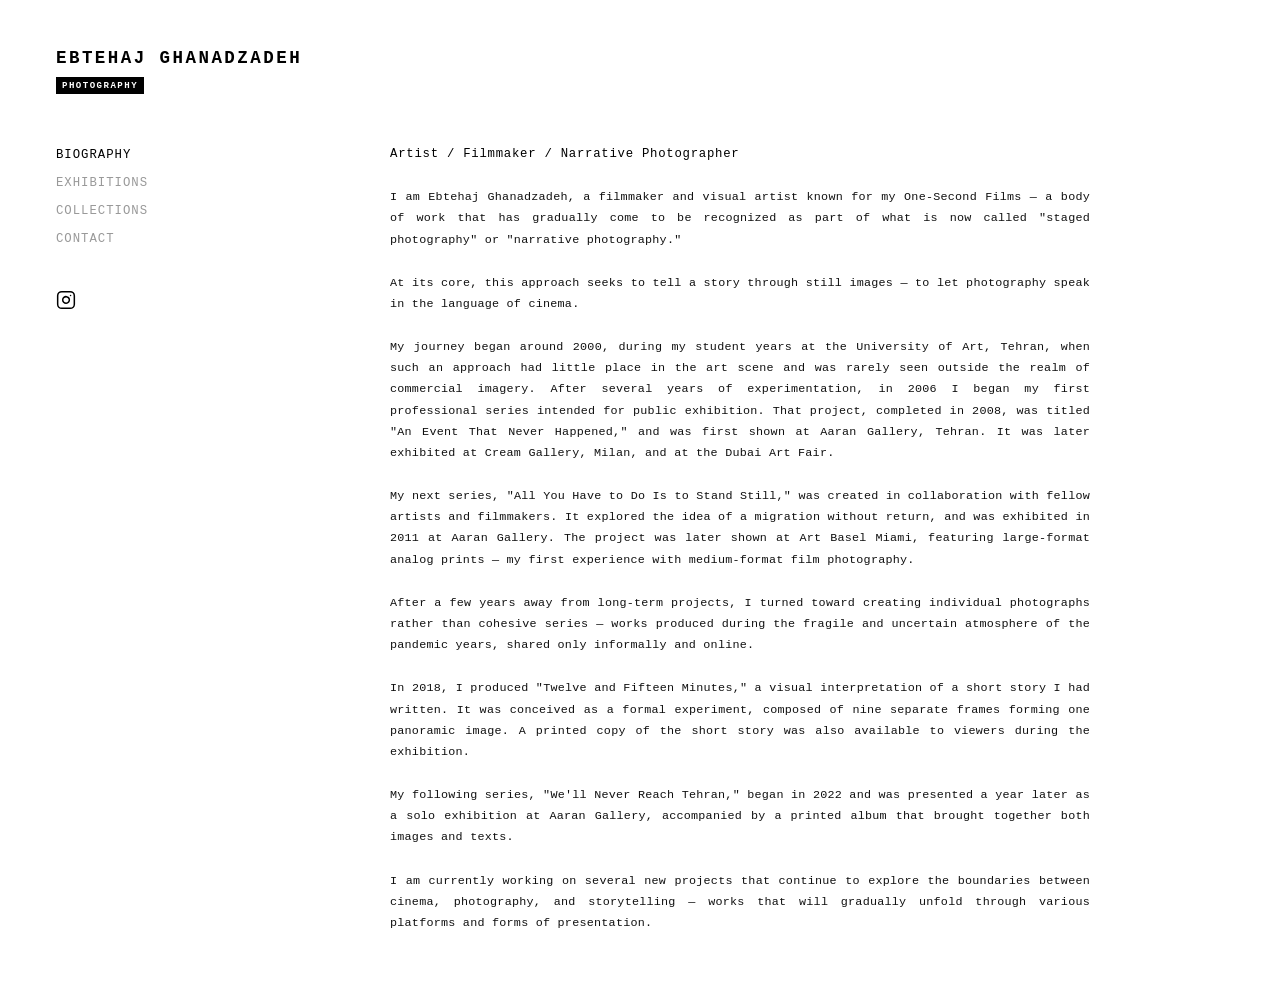
==== biography.html @ bd4b846b "Initial commit: Complete minimalist biography and portfolio website for Ebtehaj Ghanadzadeh" ====
<!DOCTYPE html>
<html lang="en">
<head>
  <meta charset="UTF-8">
  <meta name="viewport" content="width=device-width, initial-scale=1.0">
  <title>BIOGRAPHY | EBTEHAJ GHANADZADEH</title>
  <meta name="description" content="Biography and artist statement of Ebtehaj Ghanadzadeh — Staged photography, One-Second Films, and narrative visual art.">
  <link rel="stylesheet" href="style.css">
</head>
<body>
  <div class="site-wrapper">
    
    <!-- Global Header -->
    <header class="site-header">
      <h1 class="artist-title"><a href="index.html">EBTEHAJ GHANADZADEH</a></h1>
      <span class="photography-badge">PHOTOGRAPHY</span>
    </header>

    <!-- Global Layout -->
    <div class="site-layout">
      
      <!-- Left Sidebar Navigation -->
      <nav class="sidebar" aria-label="Primary Navigation">
        <ul class="nav-list">
          <li class="nav-item"><a href="biography.html" class="nav-link active">BIOGRAPHY</a></li>
          <li class="nav-item"><a href="exhibitions.html" class="nav-link">EXHIBITIONS</a></li>
          <li class="nav-item"><a href="collections.html" class="nav-link">COLLECTIONS</a></li>
          <li class="nav-item"><a href="contact.html" class="nav-link">CONTACT</a></li>
        </ul>

        <div class="sidebar-social">
          <a href="https://instagram.com/ebtehaj.ghanadzadeh" target="_blank" rel="noopener" class="instagram-btn" aria-label="Instagram">
            <svg class="instagram-svg" viewBox="0 0 24 24">
              <rect x="2" y="2" width="20" height="20" rx="5" ry="5"></rect>
              <path d="M16 11.37A4 4 0 1 1 12.63 8 4 4 0 0 1 16 11.37z"></path>
              <line x1="17.5" y1="6.5" x2="17.51" y2="6.5"></line>
            </svg>
          </a>
        </div>
      </nav>

      <!-- Biography Content Area -->
      <main class="content-area">
        <article class="biography-wrapper">
          <h2 class="bio-headline">Artist / Filmmaker / Narrative Photographer</h2>
          
          <div class="bio-text-body">
            <p class="bio-paragraph">
              I am Ebtehaj Ghanadzadeh, a filmmaker and visual artist known for my One-Second Films — a body of work that has gradually come to be recognized as part of what is now called "staged photography" or "narrative photography."
            </p>

            <p class="bio-paragraph">
              At its core, this approach seeks to tell a story through still images — to let photography speak in the language of cinema.
            </p>

            <p class="bio-paragraph">
              My journey began around 2000, during my student years at the University of Art, Tehran, when such an approach had little place in the art scene and was rarely seen outside the realm of commercial imagery. After several years of experimentation, in 2006 I began my first professional series intended for public exhibition. That project, completed in 2008, was titled "An Event That Never Happened," and was first shown at Aaran Gallery, Tehran. It was later exhibited at Cream Gallery, Milan, and at the Dubai Art Fair.
            </p>

            <p class="bio-paragraph">
              My next series, "All You Have to Do Is to Stand Still," was created in collaboration with fellow artists and filmmakers. It explored the idea of a migration without return, and was exhibited in 2011 at Aaran Gallery. The project was later shown at Art Basel Miami, featuring large-format analog prints — my first experience with medium-format film photography.
            </p>

            <p class="bio-paragraph">
              After a few years away from long-term projects, I turned toward creating individual photographs rather than cohesive series — works produced during the fragile and uncertain atmosphere of the pandemic years, shared only informally and online.
            </p>

            <p class="bio-paragraph">
              In 2018, I produced "Twelve and Fifteen Minutes," a visual interpretation of a short story I had written. It was conceived as a formal experiment, composed of nine separate frames forming one panoramic image. A printed copy of the short story was also available to viewers during the exhibition.
            </p>

            <p class="bio-paragraph">
              My following series, "We'll Never Reach Tehran," began in 2022 and was presented a year later as a solo exhibition at Aaran Gallery, accompanied by a printed album that brought together both images and texts.
            </p>

            <p class="bio-paragraph">
              I am currently working on several new projects that continue to explore the boundaries between cinema, photography, and storytelling — works that will gradually unfold through various platforms and forms of presentation.
            </p>
          </div>
        </article>
      </main>

    </div>
  </div>

  <script src="main.js"></script>
</body>
</html>
---- style.css ----
/* ==========================================================================
   EBTEHAJ GHANADZADEH — MINIMALIST PHOTOGRAPHY PORTFOLIO
   Design System & Gallery Stylesheet
   ========================================================================== */

:root {
  --bg-color: #FFFFFF;
  --text-primary: #000000;
  --text-muted: #999999;
  --text-subtle: #777777;
  --badge-bg: #000000;
  --badge-text: #FFFFFF;
  --box-bg: #EAEAEA;
  --box-border: #DCDCDC;
  --font-mono: 'Space Mono', 'JetBrains Mono', 'Courier New', Courier, monospace;
  --font-sans: -apple-system, BlinkMacSystemFont, "Segoe UI", Roboto, "Helvetica Neue", Arial, sans-serif;
  --sidebar-width: 270px;
  --transition-speed: 0.25s;
}

/* Reset & Box Sizing */
*, *::before, *::after {
  box-sizing: border-box;
  margin: 0;
  padding: 0;
}

html {
  font-size: 14px;
  background-color: var(--bg-color);
  color: var(--text-primary);
  scroll-behavior: smooth;
}

body {
  font-family: var(--font-mono);
  background-color: var(--bg-color);
  color: var(--text-primary);
  min-height: 100vh;
  padding: 48px 56px;
  -webkit-font-smoothing: antialiased;
  -moz-osx-font-smoothing: grayscale;
}

/* Master Container */
.site-wrapper {
  max-width: 1380px;
  margin: 0 auto;
}

/* Header Area */
.site-header {
  margin-bottom: 52px;
}

.artist-title {
  font-size: 1.25rem;
  font-weight: 700;
  letter-spacing: 0.14em;
  text-transform: uppercase;
  margin-bottom: 8px;
  line-height: 1.2;
}

.artist-title a {
  color: var(--text-primary);
  text-decoration: none;
}

.photography-badge {
  display: inline-block;
  background-color: var(--badge-bg);
  color: var(--badge-text);
  font-size: 0.65rem;
  font-weight: 700;
  letter-spacing: 0.16em;
  text-transform: uppercase;
  padding: 3px 6px;
  border-radius: 0;
  vertical-align: top;
}

/* Main Layout Grid */
.site-layout {
  display: grid;
  grid-template-columns: var(--sidebar-width) 1fr;
  column-gap: 64px;
  align-items: start;
}

/* Left Sidebar Navigation */
.sidebar {
  display: flex;
  flex-direction: column;
}

.nav-list {
  list-style: none;
}

.nav-item {
  margin-bottom: 12px;
}

.nav-link {
  display: inline-block;
  color: var(--text-muted);
  text-decoration: none;
  font-size: 0.88rem;
  letter-spacing: 0.08em;
  text-transform: uppercase;
  font-weight: 400;
  transition: color var(--transition-speed) ease;
}

.nav-link:hover,
.nav-link.active {
  color: var(--text-primary);
}

/* Indented Collections Submenu */
.submenu-collections {
  list-style: none;
  margin-top: 10px;
  margin-bottom: 14px;
  padding-left: 18px;
}

.submenu-item {
  margin-bottom: 9px;
}

.submenu-link {
  display: block;
  color: var(--text-muted);
  text-decoration: none;
  font-size: 0.72rem;
  letter-spacing: 0.05em;
  text-transform: uppercase;
  line-height: 1.4;
  transition: color var(--transition-speed) ease;
}

.submenu-link:hover,
.submenu-link.active {
  color: var(--text-primary);
}

/* Social Icons */
.sidebar-social {
  margin-top: 32px;
}

.instagram-btn {
  display: inline-block;
  color: var(--text-primary);
  transition: opacity var(--transition-speed) ease;
  line-height: 0;
}

.instagram-btn:hover {
  opacity: 0.5;
}

.instagram-svg {
  width: 20px;
  height: 20px;
  fill: none;
  stroke: currentColor;
  stroke-width: 1.8;
  stroke-linecap: round;
  stroke-linejoin: round;
}

/* Main Content Area */
.content-area {
  min-height: 520px;
  display: flex;
  flex-direction: column;
  justify-content: flex-start;
}

/* ==========================================================================
   PAGE 1: HOME (Ken Burns 6s Slow Zoom Engine)
   ========================================================================== */
.home-showcase {
  display: flex;
  flex-direction: column;
  align-items: center;
  justify-content: center;
  padding: 20px 0;
}

.home-photo-box {
  position: relative;
  width: 100%;
  max-width: 640px;
  aspect-ratio: 4 / 3;
  background-color: var(--box-bg);
  overflow: hidden;
  box-shadow: none;
}

.home-kenburns-img {
  width: 100%;
  height: 100%;
  object-fit: cover;
  display: block;
  opacity: 0;
  transform: scale(1.0);
  transition: opacity 0.8s ease-in-out;
}

.home-kenburns-img.animating {
  animation: kenBurnsZoom 6s ease-in-out infinite alternate;
}

.home-caption {
  margin-top: 14px;
  font-size: 0.72rem;
  color: var(--text-muted);
  letter-spacing: 0.06em;
  text-align: center;
}

@keyframes kenBurnsZoom {
  0% {
    transform: scale(1.0);
  }
  100% {
    transform: scale(1.06);
  }
}

/* ==========================================================================
   PAGE 2: BIOGRAPHY
   ========================================================================== */
.biography-wrapper {
  max-width: 700px;
}

.bio-headline {
  font-size: 0.88rem;
  font-weight: 500;
  letter-spacing: 0.06em;
  color: var(--text-primary);
  margin-bottom: 24px;
  line-height: 1.4;
}

.bio-paragraph {
  font-size: 0.84rem;
  line-height: 1.8;
  color: #111111;
  margin-bottom: 22px;
  letter-spacing: 0.02em;
  text-align: justify;
  text-justify: inter-word;
}

/* ==========================================================================
   PAGE 3: EXHIBITIONS
   ========================================================================== */
.exhibitions-wrapper {
  max-width: 840px;
}

.exhibitions-timeline {
  list-style: none;
}

.exhibition-row {
  display: flex;
  align-items: baseline;
  font-size: 0.83rem;
  line-height: 2.2;
  letter-spacing: 0.03em;
  color: #111111;
}

.ex-year {
  font-weight: 500;
  width: 52px;
  flex-shrink: 0;
}

.ex-dash {
  margin: 0 10px;
  color: var(--text-muted);
  flex-shrink: 0;
}

.ex-text {
  font-weight: 400;
}

/* ==========================================================================
   PAGE 4: COLLECTIONS (1:1 Square Carousel)
   ========================================================================== */
.collections-stage {
  display: flex;
  flex-direction: column;
  align-items: center;
  justify-content: center;
  width: 100%;
}

.carousel-deck {
  display: flex;
  align-items: center;
  justify-content: center;
  gap: 36px;
  max-width: 720px;
  width: 100%;
}

.nav-arrow {
  background: none;
  border: none;
  color: #888888;
  cursor: pointer;
  padding: 12px;
  display: flex;
  align-items: center;
  justify-content: center;
  transition: color var(--transition-speed) ease, transform 0.15s ease;
  user-select: none;
}

.nav-arrow:hover {
  color: var(--text-primary);
  transform: scale(1.15);
}

.nav-arrow:active {
  transform: scale(0.92);
}

.arrow-icon {
  width: 32px;
  height: 32px;
  fill: currentColor;
}

/* 1:1 Square Photo Frame */
.photo-box-square {
  position: relative;
  width: 100%;
  max-width: 460px;
  aspect-ratio: 1 / 1;
  background-color: var(--box-bg);
  overflow: hidden;
  display: flex;
  align-items: center;
  justify-content: center;
}

.collection-photo-img {
  width: 100%;
  height: 100%;
  object-fit: cover;
  display: block;
  transition: opacity 0.3s ease;
}

.photo-counter-tag {
  position: absolute;
  bottom: 10px;
  right: 12px;
  background: rgba(255, 255, 255, 0.85);
  font-size: 0.68rem;
  letter-spacing: 0.08em;
  color: var(--text-subtle);
  padding: 2px 7px;
  border: 1px solid rgba(0, 0, 0, 0.08);
  user-select: none;
}

.collection-meta-info {
  margin-top: 18px;
  text-align: center;
}

.current-collection-title {
  font-size: 0.76rem;
  letter-spacing: 0.08em;
  text-transform: uppercase;
  color: var(--text-primary);
  font-weight: 600;
  margin-bottom: 4px;
}

.current-photo-caption {
  font-size: 0.7rem;
  letter-spacing: 0.04em;
  color: var(--text-muted);
}

/* ==========================================================================
   PAGE 5: CONTACT
   ========================================================================== */
.contact-wrapper {
  max-width: 580px;
}

.contact-email-row {
  margin-bottom: 26px;
}

.direct-email {
  color: var(--text-primary);
  text-decoration: none;
  font-size: 0.88rem;
  letter-spacing: 0.05em;
  transition: opacity var(--transition-speed) ease;
}

.direct-email:hover {
  opacity: 0.6;
}

.contact-form {
  display: flex;
  flex-direction: column;
}

.form-label {
  font-size: 0.82rem;
  letter-spacing: 0.06em;
  color: var(--text-primary);
  margin-bottom: 10px;
  text-transform: lowercase;
}

.messages-textarea-box {
  width: 100%;
  min-height: 200px;
  background-color: var(--box-bg);
  border: 1px solid var(--box-border);
  font-family: inherit;
  font-size: 0.84rem;
  line-height: 1.6;
  padding: 16px;
  color: var(--text-primary);
  resize: vertical;
  outline: none;
  transition: border-color var(--transition-speed) ease, background-color var(--transition-speed) ease;
  margin-bottom: 16px;
}

.messages-textarea-box:focus {
  border-color: var(--text-primary);
  background-color: #FFFFFF;
}

.contact-form-footer {
  display: flex;
  gap: 12px;
  align-items: center;
}

.contact-input {
  flex: 1;
  background-color: #FAFAFA;
  border: 1px solid var(--box-border);
  font-family: inherit;
  font-size: 0.82rem;
  padding: 10px 14px;
  outline: none;
  color: var(--text-primary);
  transition: border-color var(--transition-speed) ease;
}

.contact-input:focus {
  border-color: var(--text-primary);
  background-color: #FFFFFF;
}

.btn-send {
  background-color: var(--text-primary);
  color: #FFFFFF;
  border: 1px solid var(--text-primary);
  font-family: inherit;
  font-size: 0.78rem;
  letter-spacing: 0.12em;
  text-transform: uppercase;
  padding: 10px 24px;
  cursor: pointer;
  transition: background-color var(--transition-speed) ease, color var(--transition-speed) ease;
}

.btn-send:hover {
  background-color: #333333;
}

.form-feedback {
  margin-top: 12px;
  font-size: 0.75rem;
  letter-spacing: 0.05em;
  color: var(--text-subtle);
  min-height: 18px;
}

/* ==========================================================================
   RESPONSIVE LAYOUT (Mobile & Tablets)
   ========================================================================== */
@media (max-width: 900px) {
  body {
    padding: 32px 24px;
  }
  
  .site-layout {
    grid-template-columns: 1fr;
    row-gap: 36px;
  }
  
  .sidebar {
    border-bottom: 1px solid #EEEEEE;
    padding-bottom: 24px;
  }
  
  .nav-list {
    display: flex;
    flex-wrap: wrap;
    gap: 16px 24px;
  }
  
  .nav-item {
    margin-bottom: 0;
  }
  
  .submenu-collections {
    padding-left: 0;
    margin-top: 12px;
    width: 100%;
    display: flex;
    flex-direction: column;
    gap: 6px;
  }
  
  .sidebar-social {
    margin-top: 18px;
  }
  
  .carousel-deck {
    gap: 16px;
  }
  
  .photo-box-square {
    max-width: 340px;
  }
  
  .exhibition-row {
    flex-wrap: wrap;
    line-height: 1.6;
    margin-bottom: 12px;
  }
  
  .ex-dash {
    display: none;
  }
  
  .ex-year {
    width: 100%;
    color: var(--text-subtle);
  }
}
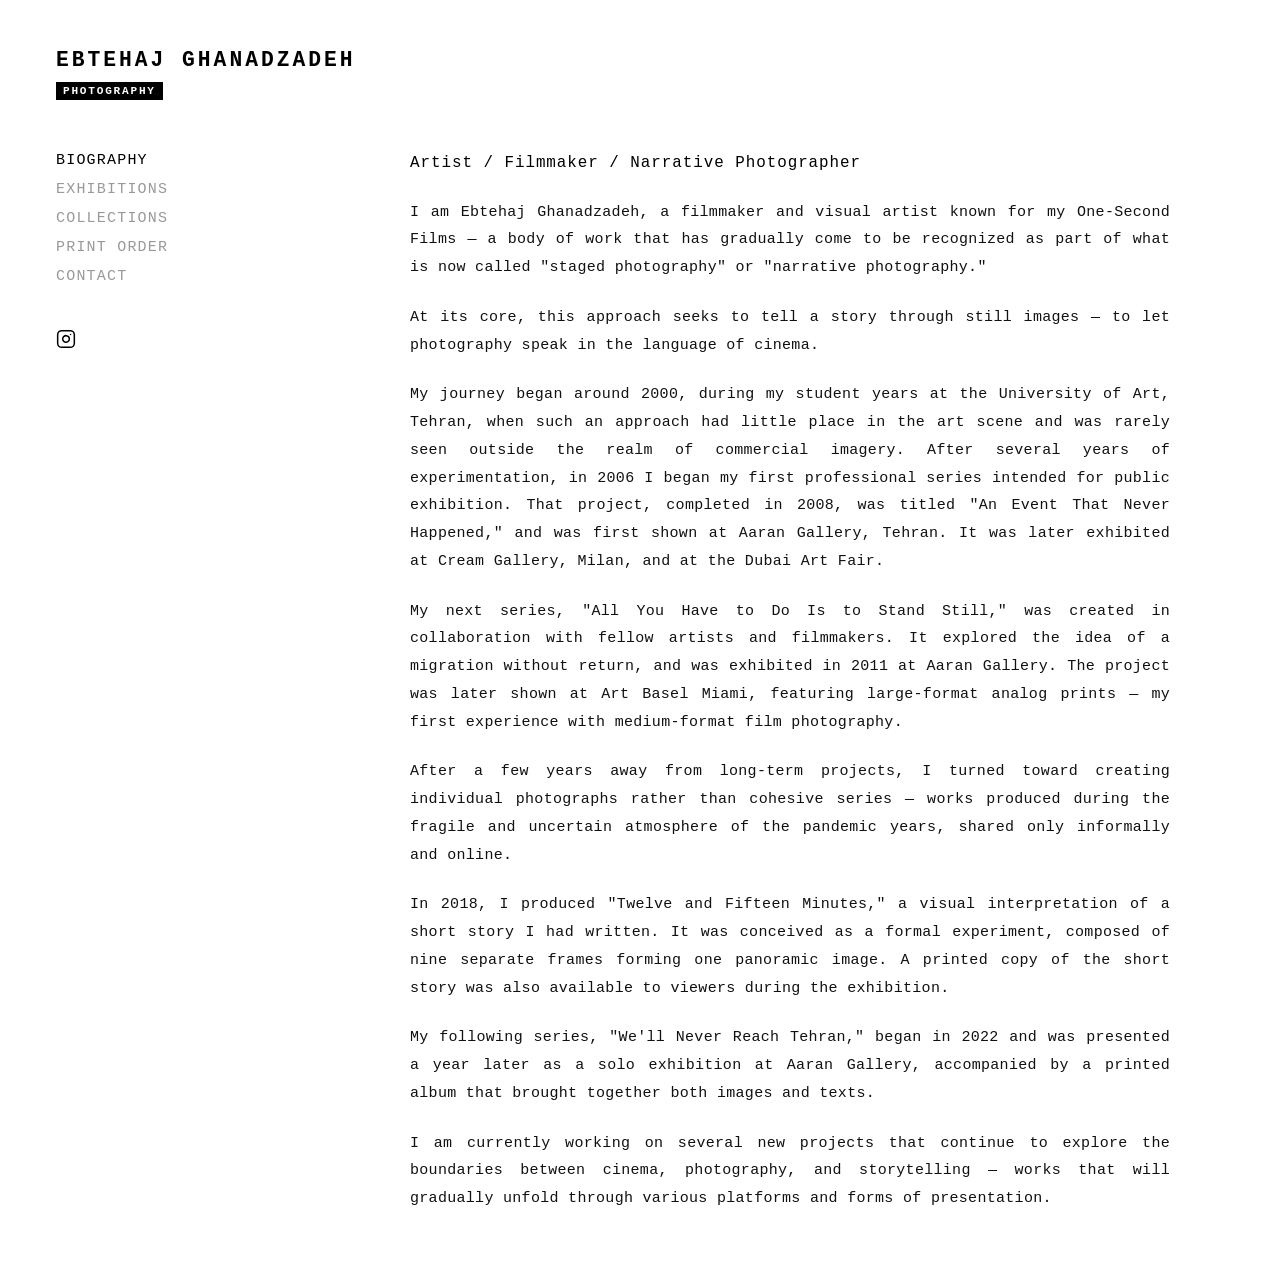
==== commit 1d8474ac: "Add PRINT ORDER page between Collections and Contact with custom inquiry form and updated navigation" ====
--- a/biography.html
+++ b/biography.html
@@ -25,6 +25,7 @@
           <li class="nav-item"><a href="biography.html" class="nav-link active">BIOGRAPHY</a></li>
           <li class="nav-item"><a href="exhibitions.html" class="nav-link">EXHIBITIONS</a></li>
           <li class="nav-item"><a href="collections.html" class="nav-link">COLLECTIONS</a></li>
+          <li class="nav-item"><a href="print-order.html" class="nav-link">PRINT ORDER</a></li>
           <li class="nav-item"><a href="contact.html" class="nav-link">CONTACT</a></li>
         </ul>
 
--- a/style.css
+++ b/style.css
@@ -10,11 +10,11 @@
   --text-subtle: #777777;
   --badge-bg: #000000;
   --badge-text: #FFFFFF;
-  --box-bg: #EAEAEA;
-  --box-border: #DCDCDC;
-  --font-mono: 'Space Mono', 'JetBrains Mono', 'Courier New', Courier, monospace;
+  --box-bg: #F8F8F8;
+  --box-border: #ECECEC;
+  --font-mono: 'Andele Mono', AndeleMono, 'Space Mono', 'JetBrains Mono', 'Courier New', Courier, monospace;
   --font-sans: -apple-system, BlinkMacSystemFont, "Segoe UI", Roboto, "Helvetica Neue", Arial, sans-serif;
-  --sidebar-width: 270px;
+  --sidebar-width: 290px;
   --transition-speed: 0.25s;
 }
 
@@ -26,7 +26,7 @@
 }
 
 html {
-  font-size: 14px;
+  font-size: 15px;
   background-color: var(--bg-color);
   color: var(--text-primary);
   scroll-behavior: smooth;
@@ -44,7 +44,7 @@
 
 /* Master Container */
 .site-wrapper {
-  max-width: 1380px;
+  max-width: 1400px;
   margin: 0 auto;
 }
 
@@ -54,7 +54,7 @@
 }
 
 .artist-title {
-  font-size: 1.25rem;
+  font-size: 1.42rem;
   font-weight: 700;
   letter-spacing: 0.14em;
   text-transform: uppercase;
@@ -71,11 +71,11 @@
   display: inline-block;
   background-color: var(--badge-bg);
   color: var(--badge-text);
-  font-size: 0.65rem;
+  font-size: 0.74rem;
   font-weight: 700;
   letter-spacing: 0.16em;
   text-transform: uppercase;
-  padding: 3px 6px;
+  padding: 3px 7px;
   border-radius: 0;
   vertical-align: top;
 }
@@ -106,7 +106,7 @@
   display: inline-block;
   color: var(--text-muted);
   text-decoration: none;
-  font-size: 0.88rem;
+  font-size: 1.0rem;
   letter-spacing: 0.08em;
   text-transform: uppercase;
   font-weight: 400;
@@ -134,10 +134,10 @@
   display: block;
   color: var(--text-muted);
   text-decoration: none;
-  font-size: 0.72rem;
+  font-size: 0.82rem;
   letter-spacing: 0.05em;
   text-transform: uppercase;
-  line-height: 1.4;
+  line-height: 1.45;
   transition: color var(--transition-speed) ease;
 }
 
@@ -217,7 +217,7 @@
 
 .home-caption {
   margin-top: 14px;
-  font-size: 0.72rem;
+  font-size: 0.86rem;
   color: var(--text-muted);
   letter-spacing: 0.06em;
   text-align: center;
@@ -236,21 +236,21 @@
    PAGE 2: BIOGRAPHY
    ========================================================================== */
 .biography-wrapper {
-  max-width: 700px;
+  max-width: 760px;
 }
 
 .bio-headline {
-  font-size: 0.88rem;
+  font-size: 1.06rem;
   font-weight: 500;
   letter-spacing: 0.06em;
   color: var(--text-primary);
   margin-bottom: 24px;
-  line-height: 1.4;
+  line-height: 1.45;
 }
 
 .bio-paragraph {
-  font-size: 0.84rem;
-  line-height: 1.8;
+  font-size: 1.0rem;
+  line-height: 1.85;
   color: #111111;
   margin-bottom: 22px;
   letter-spacing: 0.02em;
@@ -262,7 +262,7 @@
    PAGE 3: EXHIBITIONS
    ========================================================================== */
 .exhibitions-wrapper {
-  max-width: 840px;
+  max-width: 920px;
 }
 
 .exhibitions-timeline {
@@ -272,15 +272,15 @@
 .exhibition-row {
   display: flex;
   align-items: baseline;
-  font-size: 0.83rem;
-  line-height: 2.2;
+  font-size: 0.98rem;
+  line-height: 2.3;
   letter-spacing: 0.03em;
   color: #111111;
 }
 
 .ex-year {
   font-weight: 500;
-  width: 52px;
+  width: 62px;
   flex-shrink: 0;
 }
 
@@ -346,9 +346,10 @@
 .photo-box-square {
   position: relative;
   width: 100%;
-  max-width: 460px;
+  max-width: 500px;
   aspect-ratio: 1 / 1;
   background-color: var(--box-bg);
+  border: 1px solid var(--box-border);
   overflow: hidden;
   display: flex;
   align-items: center;
@@ -358,7 +359,7 @@
 .collection-photo-img {
   width: 100%;
   height: 100%;
-  object-fit: cover;
+  object-fit: contain;
   display: block;
   transition: opacity 0.3s ease;
 }
@@ -368,10 +369,10 @@
   bottom: 10px;
   right: 12px;
   background: rgba(255, 255, 255, 0.85);
-  font-size: 0.68rem;
+  font-size: 0.8rem;
   letter-spacing: 0.08em;
   color: var(--text-subtle);
-  padding: 2px 7px;
+  padding: 3px 8px;
   border: 1px solid rgba(0, 0, 0, 0.08);
   user-select: none;
 }
@@ -382,7 +383,7 @@
 }
 
 .current-collection-title {
-  font-size: 0.76rem;
+  font-size: 0.94rem;
   letter-spacing: 0.08em;
   text-transform: uppercase;
   color: var(--text-primary);
@@ -391,7 +392,7 @@
 }
 
 .current-photo-caption {
-  font-size: 0.7rem;
+  font-size: 0.86rem;
   letter-spacing: 0.04em;
   color: var(--text-muted);
 }
@@ -400,7 +401,7 @@
    PAGE 5: CONTACT
    ========================================================================== */
 .contact-wrapper {
-  max-width: 580px;
+  max-width: 620px;
 }
 
 .contact-email-row {
@@ -410,7 +411,7 @@
 .direct-email {
   color: var(--text-primary);
   text-decoration: none;
-  font-size: 0.88rem;
+  font-size: 1.05rem;
   letter-spacing: 0.05em;
   transition: opacity var(--transition-speed) ease;
 }
@@ -425,7 +426,7 @@
 }
 
 .form-label {
-  font-size: 0.82rem;
+  font-size: 0.96rem;
   letter-spacing: 0.06em;
   color: var(--text-primary);
   margin-bottom: 10px;
@@ -438,7 +439,7 @@
   background-color: var(--box-bg);
   border: 1px solid var(--box-border);
   font-family: inherit;
-  font-size: 0.84rem;
+  font-size: 0.98rem;
   line-height: 1.6;
   padding: 16px;
   color: var(--text-primary);
@@ -464,8 +465,8 @@
   background-color: #FAFAFA;
   border: 1px solid var(--box-border);
   font-family: inherit;
-  font-size: 0.82rem;
-  padding: 10px 14px;
+  font-size: 0.95rem;
+  padding: 11px 14px;
   outline: none;
   color: var(--text-primary);
   transition: border-color var(--transition-speed) ease;
@@ -481,10 +482,10 @@
   color: #FFFFFF;
   border: 1px solid var(--text-primary);
   font-family: inherit;
-  font-size: 0.78rem;
+  font-size: 0.88rem;
   letter-spacing: 0.12em;
   text-transform: uppercase;
-  padding: 10px 24px;
+  padding: 11px 26px;
   cursor: pointer;
   transition: background-color var(--transition-speed) ease, color var(--transition-speed) ease;
 }
@@ -495,8 +496,87 @@
 
 .form-feedback {
   margin-top: 12px;
-  font-size: 0.75rem;
+  font-size: 0.86rem;
   letter-spacing: 0.05em;
+  color: var(--text-subtle);
+  min-height: 18px;
+}
+
+/* ==========================================================================
+   PAGE 6: PRINT ORDER
+   ========================================================================== */
+.order-wrapper {
+  max-width: 620px;
+}
+
+.order-form {
+  display: flex;
+  flex-direction: column;
+}
+
+.order-group {
+  margin-bottom: 24px;
+}
+
+.order-label {
+  display: block;
+  font-size: 0.98rem;
+  letter-spacing: 0.04em;
+  color: var(--text-primary);
+  margin-bottom: 8px;
+  line-height: 1.4;
+}
+
+.order-input {
+  width: 100%;
+  max-width: 540px;
+  height: 38px;
+  background-color: #B5B5B5;
+  border: 1px solid #A0A0A0;
+  font-family: inherit;
+  font-size: 0.95rem;
+  padding: 8px 12px;
+  color: #000000;
+  outline: none;
+  transition: background-color var(--transition-speed) ease, border-color var(--transition-speed) ease;
+}
+
+.order-input:focus {
+  background-color: #FFFFFF;
+  border-color: #000000;
+}
+
+.order-footer-note {
+  font-size: 0.98rem;
+  letter-spacing: 0.04em;
+  color: var(--text-primary);
+  margin-top: 4px;
+  margin-bottom: 22px;
+  line-height: 1.4;
+}
+
+.btn-order-submit {
+  align-self: flex-start;
+  background-color: var(--text-primary);
+  color: #FFFFFF;
+  border: 1px solid var(--text-primary);
+  font-family: inherit;
+  font-size: 0.88rem;
+  letter-spacing: 0.12em;
+  text-transform: uppercase;
+  padding: 11px 28px;
+  cursor: pointer;
+  transition: background-color var(--transition-speed) ease, opacity var(--transition-speed) ease;
+}
+
+.btn-order-submit:hover {
+  background-color: #333333;
+}
+
+.order-feedback {
+  margin-top: 14px;
+  font-size: 0.88rem;
+  letter-spacing: 0.04em;
   color: var(--text-subtle);
   min-height: 18px;
 }
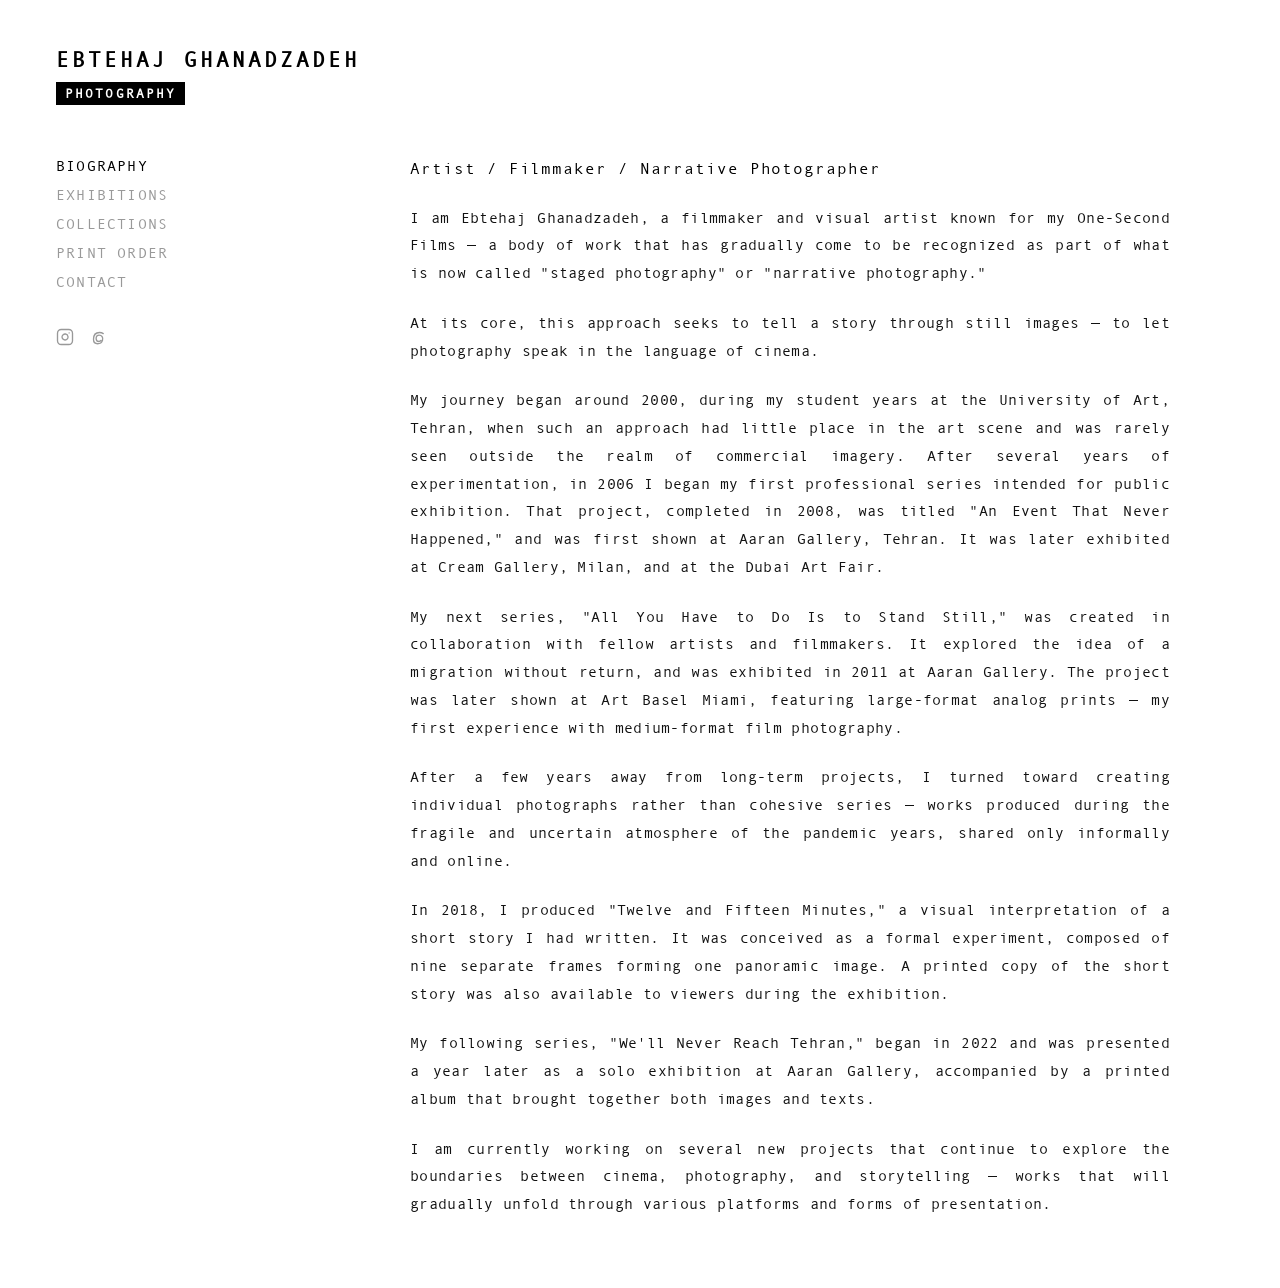
==== commit a2fab583: "Center album carousel with fixed frame, add Threads social link, move counter below photo with physi" ====
--- a/biography.html
+++ b/biography.html
@@ -30,11 +30,16 @@
         </ul>
 
         <div class="sidebar-social">
-          <a href="https://instagram.com/ebtehaj.ghanadzadeh" target="_blank" rel="noopener" class="instagram-btn" aria-label="Instagram">
-            <svg class="instagram-svg" viewBox="0 0 24 24">
+          <a href="https://instagram.com/ebtehaj.ghanadzadeh" target="_blank" rel="noopener" class="social-link" aria-label="Instagram">
+            <svg class="social-svg instagram-svg" viewBox="0 0 24 24">
               <rect x="2" y="2" width="20" height="20" rx="5" ry="5"></rect>
               <path d="M16 11.37A4 4 0 1 1 12.63 8 4 4 0 0 1 16 11.37z"></path>
               <line x1="17.5" y1="6.5" x2="17.51" y2="6.5"></line>
+            </svg>
+          </a>
+          <a href="https://www.threads.com/@ebtehaj.ghanadzadeh" target="_blank" rel="noopener" class="social-link" aria-label="Threads">
+            <svg class="social-svg threads-svg" viewBox="0 0 24 24">
+              <path d="M19 7.5c-1.333 -1 -3 -1.5 -5 -1.5c-5 0 -8 3.5 -8 9c0 3.5 2 6 5.5 6c3 0 5.5 -1.5 6.5 -4.5c.5 -1.5 .5 -3.5 -.5 -5c-1 -1.5 -2.5 -2 -4 -2c-2.5 0 -4 1.5 -4 4.5c0 2.5 1.5 4 3.5 4c1.5 0 2.5 -.5 3 -1.5"></path>
             </svg>
           </a>
         </div>
--- a/style.css
+++ b/style.css
@@ -2,6 +2,22 @@
    EBTEHAJ GHANADZADEH — MINIMALIST PHOTOGRAPHY PORTFOLIO
    Design System & Gallery Stylesheet
    ========================================================================== */
+
+@font-face {
+  font-family: 'Andele Mono';
+  src: url('assets/fonts/Andale-Mono.ttf') format('truetype');
+  font-weight: normal;
+  font-style: normal;
+  font-display: swap;
+}
+
+@font-face {
+  font-family: 'Andale Mono';
+  src: url('assets/fonts/Andale-Mono.ttf') format('truetype');
+  font-weight: normal;
+  font-style: normal;
+  font-display: swap;
+}
 
 :root {
   --bg-color: #FFFFFF;
@@ -71,11 +87,11 @@
   display: inline-block;
   background-color: var(--badge-bg);
   color: var(--badge-text);
-  font-size: 0.74rem;
+  font-size: 0.88rem;
   font-weight: 700;
   letter-spacing: 0.16em;
   text-transform: uppercase;
-  padding: 3px 7px;
+  padding: 4px 9px;
   border-radius: 0;
   vertical-align: top;
 }
@@ -148,23 +164,29 @@
 
 /* Social Icons */
 .sidebar-social {
-  margin-top: 32px;
-}
-
-.instagram-btn {
-  display: inline-block;
-  color: var(--text-primary);
-  transition: opacity var(--transition-speed) ease;
-  line-height: 0;
-}
-
-.instagram-btn:hover {
-  opacity: 0.5;
-}
-
-.instagram-svg {
-  width: 20px;
-  height: 20px;
+  margin-top: 26px;
+  display: flex;
+  align-items: center;
+  gap: 15px;
+}
+
+.social-link {
+  display: inline-flex;
+  align-items: center;
+  justify-content: center;
+  color: var(--text-muted);
+  transition: color var(--transition-speed) ease, opacity var(--transition-speed) ease, transform 0.15s ease;
+  line-height: 1;
+}
+
+.social-link:hover {
+  color: var(--text-primary);
+  transform: scale(1.08);
+}
+
+.social-svg {
+  width: 18px;
+  height: 18px;
   fill: none;
   stroke: currentColor;
   stroke-width: 1.8;
@@ -295,7 +317,7 @@
 }
 
 /* ==========================================================================
-   PAGE 4: COLLECTIONS (1:1 Square Carousel)
+   PAGE 4: COLLECTIONS (Fixed Frame Carousel with Stationary Navigation)
    ========================================================================== */
 .collections-stage {
   display: flex;
@@ -303,15 +325,19 @@
   align-items: center;
   justify-content: center;
   width: 100%;
+  margin: 0 auto;
 }
 
 .carousel-deck {
   display: flex;
   align-items: center;
-  justify-content: center;
-  gap: 36px;
-  max-width: 720px;
+  justify-content: space-between;
+  position: relative;
   width: 100%;
+  max-width: 860px;
+  height: 520px; /* Fixed stage height so layout never moves when photos change */
+  margin: 0 auto;
+  gap: 20px;
 }
 
 .nav-arrow {
@@ -319,12 +345,15 @@
   border: none;
   color: #888888;
   cursor: pointer;
-  padding: 12px;
+  width: 44px;
+  height: 44px;
+  padding: 6px;
   display: flex;
   align-items: center;
   justify-content: center;
   transition: color var(--transition-speed) ease, transform 0.15s ease;
   user-select: none;
+  flex-shrink: 0;
 }
 
 .nav-arrow:hover {
@@ -342,44 +371,51 @@
   fill: currentColor;
 }
 
-/* 1:1 Square Photo Frame */
+/* Seamless Photo Frame Stage */
 .photo-box-square {
-  position: relative;
-  width: 100%;
-  max-width: 500px;
-  aspect-ratio: 1 / 1;
-  background-color: var(--box-bg);
-  border: 1px solid var(--box-border);
-  overflow: hidden;
+  flex: 1;
+  height: 100%;
+  max-width: calc(100% - 96px);
   display: flex;
   align-items: center;
   justify-content: center;
+  position: relative;
+  overflow: hidden;
+  background-color: transparent;
+  border: none;
+  line-height: 0;
 }
 
 .collection-photo-img {
-  width: 100%;
-  height: 100%;
+  max-width: 100%;
+  max-height: 100%;
+  width: auto;
+  height: auto;
   object-fit: contain;
   display: block;
-  transition: opacity 0.3s ease;
+  margin: 0 auto;
+  transition: opacity 0.25s ease;
+}
+
+/* Metadata Block: Located below the photo with counter and physical size */
+.collection-meta-info {
+  margin-top: 22px;
+  text-align: center;
+  min-height: 90px;
+  display: flex;
+  flex-direction: column;
+  align-items: center;
+  justify-content: flex-start;
 }
 
 .photo-counter-tag {
-  position: absolute;
-  bottom: 10px;
-  right: 12px;
-  background: rgba(255, 255, 255, 0.85);
-  font-size: 0.8rem;
-  letter-spacing: 0.08em;
+  display: inline-block;
+  font-size: 0.84rem;
+  letter-spacing: 0.1em;
   color: var(--text-subtle);
-  padding: 3px 8px;
-  border: 1px solid rgba(0, 0, 0, 0.08);
-  user-select: none;
-}
-
-.collection-meta-info {
-  margin-top: 18px;
-  text-align: center;
+  margin-bottom: 8px;
+  font-weight: 500;
+  line-height: 1.2;
 }
 
 .current-collection-title {
@@ -395,6 +431,14 @@
   font-size: 0.86rem;
   letter-spacing: 0.04em;
   color: var(--text-muted);
+  margin-bottom: 4px;
+}
+
+.current-photo-size {
+  font-size: 0.84rem;
+  letter-spacing: 0.05em;
+  color: var(--text-subtle);
+  font-weight: 400;
 }
 
 /* ==========================================================================
@@ -530,20 +574,24 @@
 .order-input {
   width: 100%;
   max-width: 540px;
-  height: 38px;
-  background-color: #B5B5B5;
-  border: 1px solid #A0A0A0;
+  height: 42px;
+  background-color: var(--box-bg);
+  border: 1px solid var(--box-border);
   font-family: inherit;
   font-size: 0.95rem;
-  padding: 8px 12px;
-  color: #000000;
+  padding: 10px 14px;
+  color: var(--text-primary);
   outline: none;
   transition: background-color var(--transition-speed) ease, border-color var(--transition-speed) ease;
 }
 
+.order-input::placeholder {
+  color: var(--text-muted);
+}
+
 .order-input:focus {
   background-color: #FFFFFF;
-  border-color: #000000;
+  border-color: var(--text-primary);
 }
 
 .order-footer-note {
@@ -582,27 +630,135 @@
 }
 
 /* ==========================================================================
-   RESPONSIVE LAYOUT (Mobile & Tablets)
+   RESPONSIVE DESIGN SYSTEM (TV / 4K, Laptop, iPad/Tablet, Mobile)
    ========================================================================== */
-@media (max-width: 900px) {
+
+/* 1. Large Displays & 2K / 4K TV Screens */
+@media (min-width: 1800px) {
+  html {
+    font-size: 18px;
+  }
+  
   body {
-    padding: 32px 24px;
+    padding: 64px 80px;
+  }
+  
+  .site-wrapper {
+    max-width: 1700px;
+  }
+  
+  :root {
+    --sidebar-width: 340px;
+  }
+  
+  .site-layout {
+    column-gap: 80px;
+  }
+  
+  .carousel-deck {
+    max-width: 1050px;
+    height: 640px;
+  }
+  
+  .home-photo-box {
+    max-width: 800px;
+  }
+}
+
+@media (min-width: 2400px) {
+  html {
+    font-size: 22px;
+  }
+  
+  body {
+    padding: 80px 120px;
+  }
+  
+  .site-wrapper {
+    max-width: 2200px;
+  }
+  
+  :root {
+    --sidebar-width: 420px;
+  }
+  
+  .site-layout {
+    column-gap: 100px;
+  }
+  
+  .carousel-deck {
+    max-width: 1350px;
+    height: 780px;
+  }
+  
+  .home-photo-box {
+    max-width: 1000px;
+  }
+}
+
+/* 2. iPad & Tablet (portrait & landscape) */
+@media (max-width: 1024px) {
+  body {
+    padding: 36px 30px;
+  }
+  
+  :root {
+    --sidebar-width: 240px;
+  }
+  
+  .site-layout {
+    column-gap: 40px;
+  }
+  
+  .carousel-deck {
+    max-width: 100%;
+    height: 440px;
+    gap: 16px;
+  }
+  
+  .home-photo-box {
+    max-width: 520px;
+  }
+  
+  .order-input {
+    max-width: 100%;
+  }
+}
+
+/* 3. Mobile Phones (<= 768px) */
+@media (max-width: 768px) {
+  body {
+    padding: 24px 18px;
+  }
+  
+  .site-header {
+    margin-bottom: 24px;
+  }
+  
+  .artist-title {
+    font-size: 1.25rem;
+    margin-bottom: 6px;
+  }
+  
+  .photography-badge {
+    font-size: 0.78rem;
+    padding: 3px 8px;
   }
   
   .site-layout {
     grid-template-columns: 1fr;
-    row-gap: 36px;
+    row-gap: 30px;
   }
   
   .sidebar {
-    border-bottom: 1px solid #EEEEEE;
-    padding-bottom: 24px;
+    border-bottom: 1px solid #ECECEC;
+    padding-bottom: 20px;
   }
   
   .nav-list {
     display: flex;
     flex-wrap: wrap;
-    gap: 16px 24px;
+    gap: 12px 20px;
   }
   
   .nav-item {
@@ -610,30 +766,58 @@
   }
   
   .submenu-collections {
-    padding-left: 0;
-    margin-top: 12px;
     width: 100%;
+    padding-left: 10px;
+    margin-top: 10px;
+    margin-bottom: 10px;
     display: flex;
     flex-direction: column;
-    gap: 6px;
+    gap: 8px;
+    border-left: 2px solid #EAEAEA;
   }
   
   .sidebar-social {
     margin-top: 18px;
+    gap: 16px;
+  }
+  
+  .social-svg {
+    width: 20px;
+    height: 20px;
+  }
+  
+  .content-area {
+    min-height: auto;
   }
   
   .carousel-deck {
-    gap: 16px;
+    height: 330px;
+    gap: 10px;
   }
   
   .photo-box-square {
-    max-width: 340px;
+    max-width: calc(100% - 76px);
+  }
+  
+  .nav-arrow {
+    width: 36px;
+    height: 36px;
+    padding: 4px;
+  }
+  
+  .arrow-icon {
+    width: 24px;
+    height: 24px;
+  }
+  
+  .home-photo-box {
+    max-width: 100%;
   }
   
   .exhibition-row {
     flex-wrap: wrap;
     line-height: 1.6;
-    margin-bottom: 12px;
+    margin-bottom: 14px;
   }
   
   .ex-dash {
@@ -643,5 +827,74 @@
   .ex-year {
     width: 100%;
     color: var(--text-subtle);
-  }
-}
+    margin-bottom: 2px;
+  }
+  
+  .contact-form-footer {
+    flex-direction: column;
+    align-items: stretch;
+    gap: 12px;
+  }
+  
+  .contact-input,
+  .order-input,
+  .messages-textarea-box {
+    font-size: 16px; /* Prevents auto-zoom on iOS */
+    max-width: 100%;
+  }
+  
+  .btn-send,
+  .btn-order-submit {
+    width: 100%;
+    padding: 12px 18px;
+    text-align: center;
+  }
+}
+
+/* 4. Small Mobile (< 480px) */
+@media (max-width: 480px) {
+  body {
+    padding: 18px 14px;
+  }
+  
+  .artist-title {
+    font-size: 1.12rem;
+  }
+  
+  .carousel-deck {
+    height: 280px;
+    gap: 6px;
+  }
+  
+  .photo-box-square {
+    max-width: calc(100% - 64px);
+  }
+  
+  .nav-arrow {
+    width: 30px;
+    height: 30px;
+    padding: 2px;
+  }
+  
+  .arrow-icon {
+    width: 20px;
+    height: 20px;
+  }
+  
+  .collection-meta-info {
+    margin-top: 16px;
+    min-height: 80px;
+  }
+  
+  .current-collection-title {
+    font-size: 0.88rem;
+  }
+  
+  .current-photo-caption {
+    font-size: 0.82rem;
+  }
+  
+  .current-photo-size {
+    font-size: 0.80rem;
+  }
+}
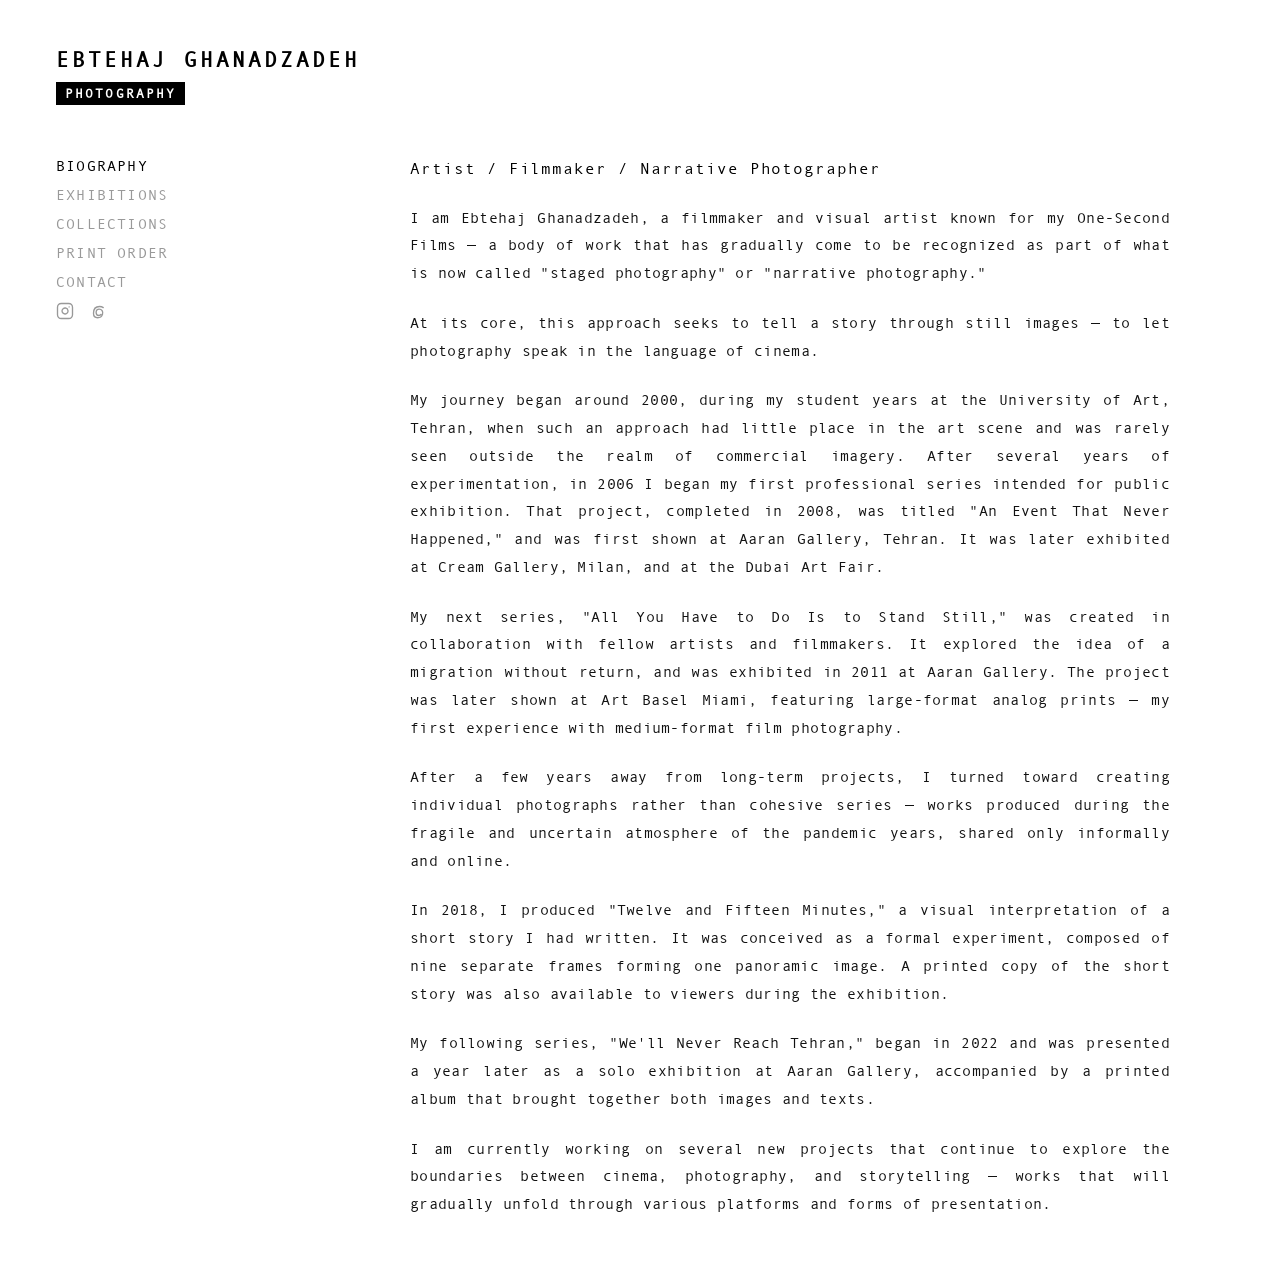
==== commit 9d609566: "Equalize spacing between Contact and social icons to match navigation item gap, and add cache-bustin" ====
--- a/biography.html
+++ b/biography.html
@@ -3,9 +3,12 @@
 <head>
   <meta charset="UTF-8">
   <meta name="viewport" content="width=device-width, initial-scale=1.0">
+  <meta http-equiv="Cache-Control" content="no-cache, no-store, must-revalidate">
+  <meta http-equiv="Pragma" content="no-cache">
+  <meta http-equiv="Expires" content="0">
   <title>BIOGRAPHY | EBTEHAJ GHANADZADEH</title>
   <meta name="description" content="Biography and artist statement of Ebtehaj Ghanadzadeh — Staged photography, One-Second Films, and narrative visual art.">
-  <link rel="stylesheet" href="style.css">
+  <link rel="stylesheet" href="style.css?v=1.1">
 </head>
 <body>
   <div class="site-wrapper">
--- a/style.css
+++ b/style.css
@@ -118,6 +118,10 @@
   margin-bottom: 12px;
 }
 
+.nav-item:last-child {
+  margin-bottom: 0;
+}
+
 .nav-link {
   display: inline-block;
   color: var(--text-muted);
@@ -162,9 +166,9 @@
   color: var(--text-primary);
 }
 
-/* Social Icons */
+/* Social Icons (Spacing equal to nav-item margin-bottom for perfect vertical rhythm) */
 .sidebar-social {
-  margin-top: 26px;
+  margin-top: 12px;
   display: flex;
   align-items: center;
   gap: 15px;
